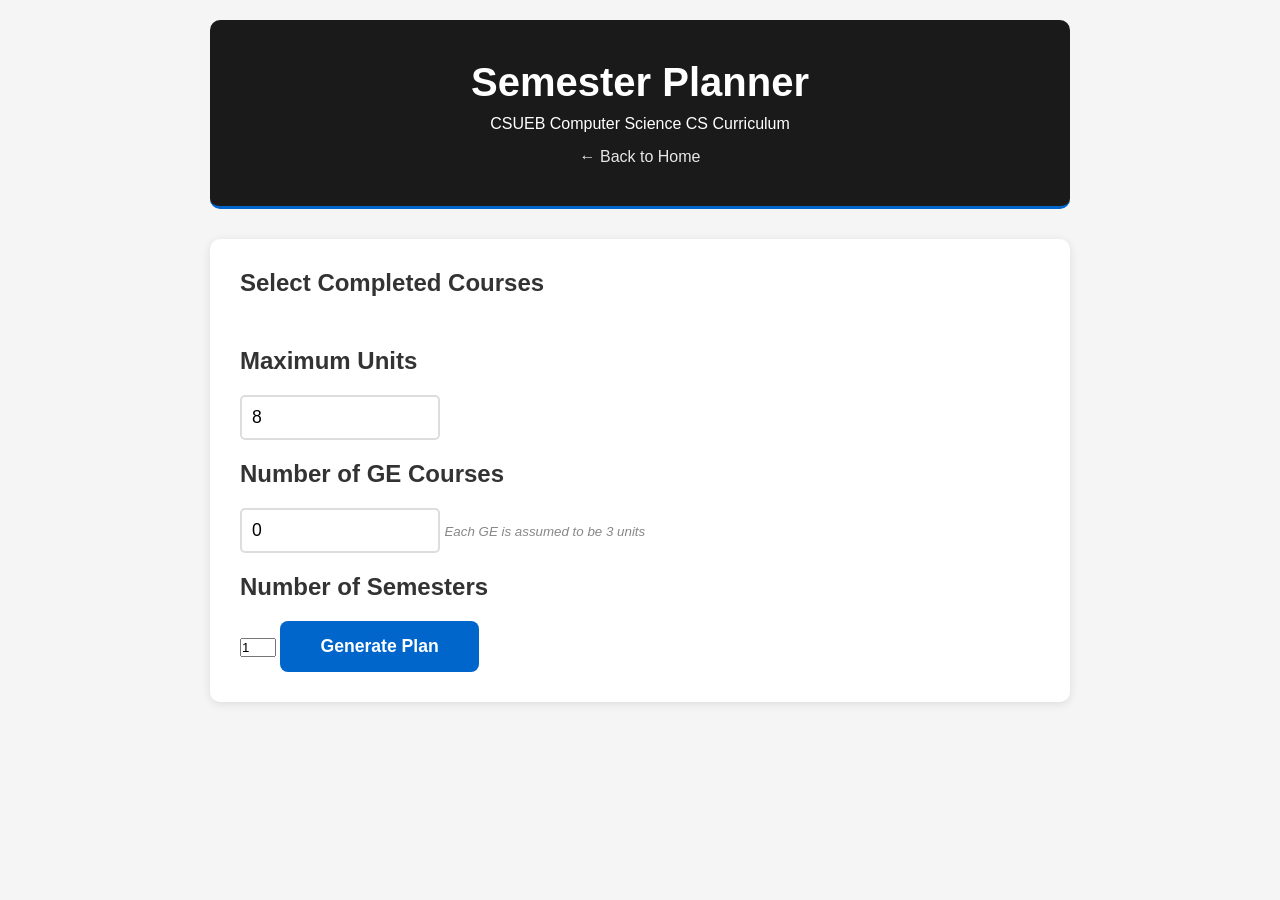
==== backend/src/main/resources/static/planner.html @ 574b3684 "updated displayCheckBoxes grouping the classes" ====
<!DOCTYPE html>
<html lang="en">
<head>
	<meta charset="UTF-8">
	<meta name="viewport" content="width=device-width, initial-scale=1.0">
	<title>DegreePath - Computer Science Planner</title>
	<style>
		* {
		    margin: 0;
		    padding: 0;
		    box-sizing: border-box;
		}

		body {
		    font-family: -apple-system, BlinkMacSystemFont, 'Segoe UI', Arial, sans-serif;
		    background: #f5f5f5;
		}

		.container {
		    max-width: 900px;
		    margin: 0 auto;
		    padding: 20px;
		}

		header {
		    background: #1a1a1a;
		    color: white;
		    padding: 40px 20px;
		    text-align: center;
		    border-radius: 10px;
		    margin-bottom: 30px;
			border-bottom: 3px solid #0066cc;
		}

		header h1 {
		    font-size: 2.5rem;
		    margin-bottom: 10px;
		}

		.back-link {
		    color: white;
		    text-decoration: none;
		    display: inline-block;
		    margin-top: 15px;
		    opacity: 0.9;
		}
		
		.back-link:hover {
		        opacity: 1;
		    }

	    .planner-section {
	        background: white;
	        padding: 30px;
	        border-radius: 10px;
	        margin-bottom: 30px;
	        box-shadow: 0 2px 10px rgba(0,0,0,0.1);
	    }

	    .planner-section h2 {
	        color: #333;
	        margin-bottom: 20px;
	        font-size: 1.5rem;
	    }

	    .checkbox-grid {
	        display: grid;
	        grid-template-columns: repeat(auto-fit, minmax(250px, 1fr));
	        gap: 15px;
	        margin-bottom: 30px;
	    }

	    .course-checkbox {
	        background: #f8f9fa;
	        padding: 15px;
	        border-radius: 8px;
	        border: 2px solid transparent;
	        transition: all 0.2s;
	    }

	    .course-checkbox:hover {
	        border-color: #0066cc;
	    }

	    .course-checkbox input {
	        margin-right: 10px;
	    }

	    .course-checkbox label {
	        cursor: pointer;
	        display: flex;
	        align-items: center;
			gap: 10px;
	    }

	    #maxUnits {
	        width: 100%;
	        max-width: 200px;
	        padding: 10px;
	        font-size: 1.1rem;
	        border: 2px solid #ddd;
	        border-radius: 5px;
	        margin-bottom: 20px;
	    }
		
		#numGEs{
			width: 100%;
			max-width: 200px;
			padding: 10px;
			font-size: 1.1rem;
			border: 2px solid #ddd;
			border-radius: 5px;
			margin-bottom: 20px;
		}

	    .btn-generate {
	        background: #0066cc;
	        color: white;
	        border: none;
	        padding: 15px 40px;
	        font-size: 1.1rem;
	        border-radius: 8px;
	        cursor: pointer;
	        font-weight: 600;
	        transition: all 0.2s;
	    }

	    .btn-generate:hover {
			background: #0052a3;
	        transform: translateY(-2px);
	    }

	    .results-section {
	        background: white;
	        padding: 30px;
	        border-radius: 10px;
	        box-shadow: 0 2px 10px rgba(0,0,0,0.1);
	    }

	    .course-card {
	        background: #f8f9fa;
	        padding: 20px;
	        border-radius: 8px;
	        margin-bottom: 15px;
	        border-left: 4px solid #0066cc;
	    }

	    .course-card h3 {
	        color: #0066cc;
	        margin-bottom: 5px;
	    }
		
		.disclaimer {
		    margin-top: 15px;
		    color: #888;
		    font-size: 0.85rem;
		    font-style: italic;
		}

	    #summary {
	        background: #0066cc;
	        color: white;
	        padding: 20px;
	        border-radius: 8px;
	        margin-top: 20px;
	        text-align: center;
	        font-size: 1.2rem;
	        font-weight: 600;
	    }
		
		#workloadWarning{
			color: #856464;
			background: #fff3cd;
			padding: 15px;
			border-radius: 8px;
			margin-top: 15px;
			font-weight: 600;
			display: none;
		}

	</style>
</head>
<body>
    <div class="container">
        <header>
            <h1>Semester Planner</h1>
            <p>CSUEB Computer Science CS Curriculum</p>
            <a href="/" class="back-link">← Back to Home</a>
        </header>

        <section class="planner-section">
            <h2>Select Completed Courses</h2>
            <div id="courseCheckboxes" class="checkbox-grid">
                <!-- Checkboxes will be generated by JavaScript -->
            </div>

            <h2>Maximum Units</h2>
            <input type="number" id="maxUnits" value="8" min="3" max="18">
			<h2>Number of GE Courses</h2>
			<input type="number" id="numGEs" value="0" min="0" max="4">
			<small style="color: #888; font-style:italic;">Each GE is assumed to be 3 units</small style>
			<h2>Number of Semesters</h2>
			<input type="number" id="numberOfSemesters" value ="1" min ="1" max="8">

            <button onclick="generatePlan()" class="btn-generate">
                Generate Plan
            </button>
						
        </section>

        <section id="results" class="results-section" style="display: none;">
            <h2>Your Semester Plan</h2>
            <div id="courseResults"></div>
			<div id="workloadWarning"></div>
            <div id="summary"></div>
        </section>
    </div>
	
	<script>
	    let allCourses = [];

	    // Load courses when page loads
	    async function loadCourses() {
	        try {
	            const response = await fetch('/api/courses');
	            allCourses = await response.json();
	            displayCheckboxes();
	        } catch (error) {
	            console.error('Error loading courses:', error);
	            alert('Failed to load courses. Please refresh the page.');
	        }
	    }

	    // Create checkboxes for each course and groupings of lower div upper div and breadth
		function displayCheckboxes() {
		    const container = document.getElementById('courseCheckboxes');
		    container.innerHTML = '';
		    
		    // Categorize courses
		    const categories = {
		        'Lower Division': allCourses.filter(c => 
		            ['CS101', 'CS111', 'CS201', 'CS211', 'MATH130', 'MATH135', 'MATH250'].includes(c.code)
		        ),
		        'Upper Division Core': allCourses.filter(c => 
		            ['CS301', 'CS311', 'CS321', 'CS401', 'CS411', 'CS421'].includes(c.code)
		        ),
		        'Upper Division Electives': allCourses.filter(c => 
		            ['CS331', 'CS431', 'CS441', 'CS451', 'CS461', 'CS471'].includes(c.code)
		        ),
		        'Breadth': allCourses.filter(c => 
		            ['CS230', 'CS460'].includes(c.code)
		        )
		    };
		    
		    // Display each category
		    for (const [categoryName, courses] of Object.entries(categories)) {
		        if (courses.length === 0) continue;
		        
		        // Category header
		        const header = document.createElement('h3');
		        header.textContent = categoryName;
		        header.style.cssText = 'grid-column: 1 / -1; color: #0066cc; margin-top: 20px; margin-bottom: 10px; border-bottom: 2px solid #0066cc; padding-bottom: 5px;';
		        container.appendChild(header);
		        
		        // Course checkboxes
		        courses.forEach(course => {
		            const div = document.createElement('div');
		            div.className = 'course-checkbox';
		            
		            const checkbox = document.createElement('input');
		            checkbox.type = 'checkbox';
		            checkbox.id = course.code;
		            checkbox.value = course.code;
		            
		            const label = document.createElement('label');
		            label.htmlFor = course.code;
		            label.innerHTML = `
		                <strong>${course.code}</strong><br>
		                <small>${course.name} (${course.units} units)</small>
		            `;
		            
		            div.appendChild(checkbox);
		            div.appendChild(label);
		            container.appendChild(div);
		        });
		    }
		}
		

	    // Generate semester plan
	    async function generatePlan() {
	        // Get selected courses
	        const checkboxes = document.querySelectorAll('.course-checkbox input:checked');
	        const completed = Array.from(checkboxes).map(cb => cb.value);

	        // Get max units
	        const maxUnits = parseInt(document.getElementById('maxUnits').value);
			const numGEs = parseInt(document.getElementById('numGEs').value);
			const numberOfSemesters = parseInt(document.getElementById('numberOfSemesters').value);

	        // Validate input
	        if (maxUnits < 3 || maxUnits > 18) {
	            alert('Please enter a valid number of units (3-18)');
	            return;
	        }
			
			if (numGEs < 0 || numGEs > 4) {
				alert('Please enter a valid number of GEs');
				return;
			}
			
			if(numGEs * 3 > maxUnits){
				alert('Please enter a valid number of GEs')
				return;
			}
			
			

	        try {
	            // Call API
	            const response = await fetch('/api/multiplan', {
	                method: 'POST',
	                headers: { 'Content-Type': 'application/json' },
	                body: JSON.stringify({
	                    completed: completed,
	                    maxUnits: maxUnits,
						numGEs: numGEs,
						numberOfSemesters: numberOfSemesters
	                })
	            });

	            const data = await response.json();
	            displayResults(data);
	        } catch (error) {
	            console.error('Error generating plan:', error);
	            alert('Failed to generate plan. Please try again.');
	        }
	    }

	// Display results
	    function displayResults(data) {
	        const resultsSection = document.getElementById('results');
	        const courseResults = document.getElementById('courseResults');
	        const summary = document.getElementById('summary');

	 // Clear previous results
	        courseResults.innerHTML = '';
			
	  // Display courses
	  		data.semesters.forEach(semester => {
				const semesterHeader = document.createElement('h2');
				semesterHeader.textContent = `Semester ${semester.semesterNumber}`;
				courseResults.appendChild(semesterHeader);
				
				//loop through courses in this semester
				semester.courses.forEach(course => {
					const card = document.createElement('div');
					card.className = 'course-card';
					card.innerHTML = `
						<h3>${course.code} - ${course.name}</h3>
						<p><strong>Units:</strong> ${course.units} | <strong>Workload:</strong> ${course.workload}</p>
						<p><strong>Prerequisites:</strong> ${course.prerequisites.length > 0 ? course.prerequisites.join(', ') : 'None'}</p>
					`;
					courseResults.appendChild(card);		
				});
			//check heavy count, if 3+ then display warning
				let heavyCount = 0;
				semester.courses.forEach(course =>{
					if(course.workload === "Heavy"){
						heavyCount++;
					}
				});
								
				if(heavyCount >= 3){
					const warning = document.createElement('div');
					warning.style.cssText = 'color: #856464; background: #fff3cd; padding: 15px; border-radius: 8px; margin: 15px 0; font-weight: 600;';
					warning.textContent = `Warning: This semester has ${heavyCount} Heavy courses`;
					courseResults.appendChild(warning);
				}


			 // Show results section
					resultsSection.style.display = 'block';
			  // Display summary
			  const semesterSummary = document.createElement('div');
			  semesterSummary.className = 'semester-summary'; 
			  semesterSummary.style.cssText = 'background: #0066cc; color: white; padding: 15px; border-radius: 8px; margin: 15px 0; text-align: center; font-weight: 600;';
			  semesterSummary.textContent = `Total Units: ${semester.totalUnits}`;
			  courseResults.appendChild(semesterSummary);					
			});
	 // Scroll to results
	        resultsSection.scrollIntoView({ behavior: 'smooth' });
	    }
//		The Full Flow:
//		1. Clear old results
//		2. For each SEMESTER:
//		   a. Create header ("Semester 1")
//		   b. For each COURSE in semester:
//		      - Create card with course details
//		      - Add to page
//		   c. Count Heavy courses
//		   d. If 3+, create warning and add to page
//		   e. Create summary ("Total Units: 12")
//		   f. Add summary to page
//		3. Show results section
//		4. Scroll to results
		
	// Load courses when page loads
	    window.onload = loadCourses;
	</script>
	
</body>
</html>
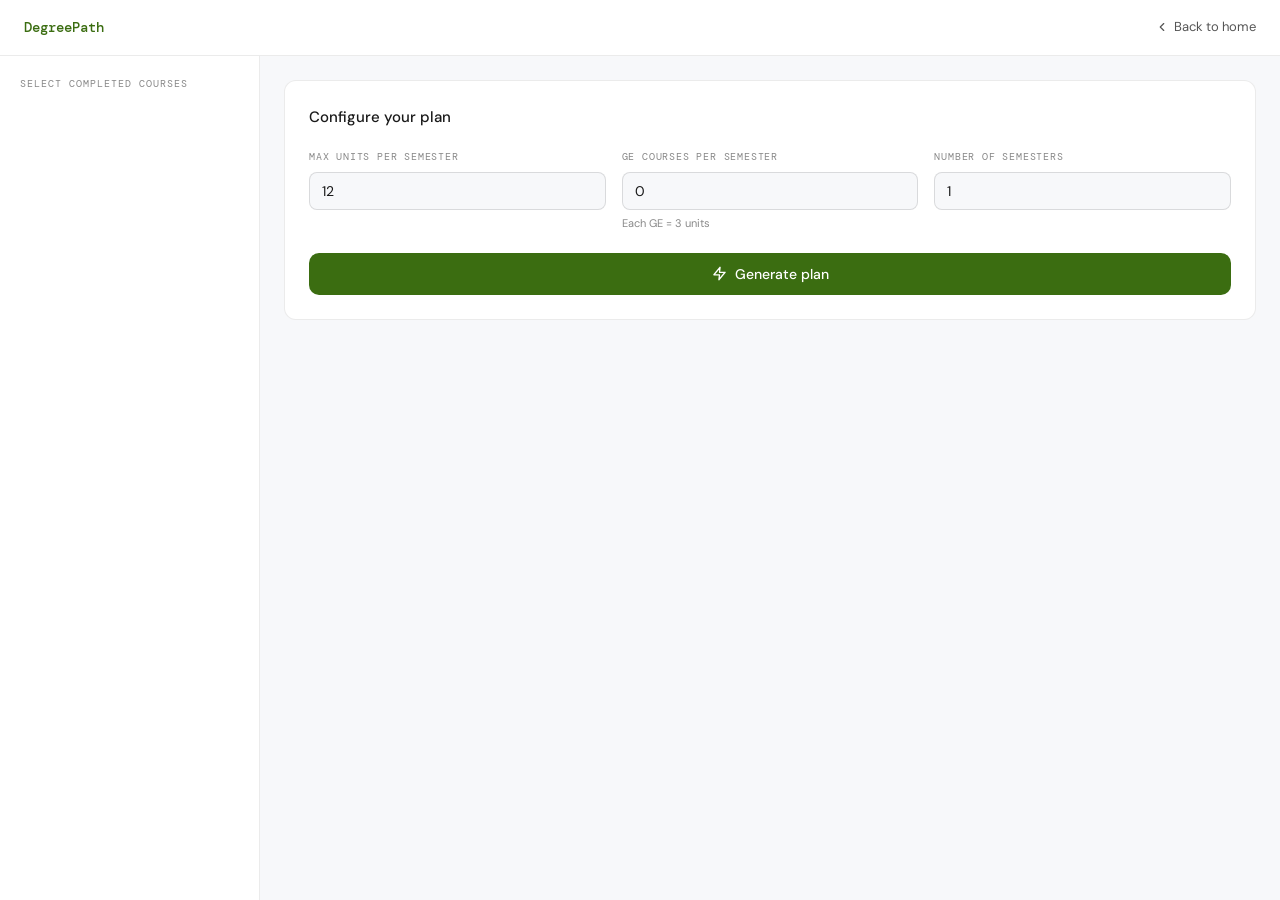
==== commit a9aaed1f: "Updated UI/UX of index/planner html" ====
--- a/backend/src/main/resources/static/planner.html
+++ b/backend/src/main/resources/static/planner.html
@@ -1,414 +1,319 @@
 <!DOCTYPE html>
 <html lang="en">
 <head>
-	<meta charset="UTF-8">
-	<meta name="viewport" content="width=device-width, initial-scale=1.0">
-	<title>DegreePath - Computer Science Planner</title>
-	<style>
-		* {
-		    margin: 0;
-		    padding: 0;
-		    box-sizing: border-box;
-		}
-
-		body {
-		    font-family: -apple-system, BlinkMacSystemFont, 'Segoe UI', Arial, sans-serif;
-		    background: #f5f5f5;
-		}
-
-		.container {
-		    max-width: 900px;
-		    margin: 0 auto;
-		    padding: 20px;
-		}
-
-		header {
-		    background: #1a1a1a;
-		    color: white;
-		    padding: 40px 20px;
-		    text-align: center;
-		    border-radius: 10px;
-		    margin-bottom: 30px;
-			border-bottom: 3px solid #0066cc;
-		}
-
-		header h1 {
-		    font-size: 2.5rem;
-		    margin-bottom: 10px;
-		}
-
-		.back-link {
-		    color: white;
-		    text-decoration: none;
-		    display: inline-block;
-		    margin-top: 15px;
-		    opacity: 0.9;
-		}
-		
-		.back-link:hover {
-		        opacity: 1;
-		    }
-
-	    .planner-section {
-	        background: white;
-	        padding: 30px;
-	        border-radius: 10px;
-	        margin-bottom: 30px;
-	        box-shadow: 0 2px 10px rgba(0,0,0,0.1);
-	    }
-
-	    .planner-section h2 {
-	        color: #333;
-	        margin-bottom: 20px;
-	        font-size: 1.5rem;
-	    }
-
-	    .checkbox-grid {
-	        display: grid;
-	        grid-template-columns: repeat(auto-fit, minmax(250px, 1fr));
-	        gap: 15px;
-	        margin-bottom: 30px;
-	    }
-
-	    .course-checkbox {
-	        background: #f8f9fa;
-	        padding: 15px;
-	        border-radius: 8px;
-	        border: 2px solid transparent;
-	        transition: all 0.2s;
-	    }
-
-	    .course-checkbox:hover {
-	        border-color: #0066cc;
-	    }
-
-	    .course-checkbox input {
-	        margin-right: 10px;
-	    }
-
-	    .course-checkbox label {
-	        cursor: pointer;
-	        display: flex;
-	        align-items: center;
-			gap: 10px;
-	    }
-
-	    #maxUnits {
-	        width: 100%;
-	        max-width: 200px;
-	        padding: 10px;
-	        font-size: 1.1rem;
-	        border: 2px solid #ddd;
-	        border-radius: 5px;
-	        margin-bottom: 20px;
-	    }
-		
-		#numGEs{
-			width: 100%;
-			max-width: 200px;
-			padding: 10px;
-			font-size: 1.1rem;
-			border: 2px solid #ddd;
-			border-radius: 5px;
-			margin-bottom: 20px;
-		}
-
-	    .btn-generate {
-	        background: #0066cc;
-	        color: white;
-	        border: none;
-	        padding: 15px 40px;
-	        font-size: 1.1rem;
-	        border-radius: 8px;
-	        cursor: pointer;
-	        font-weight: 600;
-	        transition: all 0.2s;
-	    }
-
-	    .btn-generate:hover {
-			background: #0052a3;
-	        transform: translateY(-2px);
-	    }
-
-	    .results-section {
-	        background: white;
-	        padding: 30px;
-	        border-radius: 10px;
-	        box-shadow: 0 2px 10px rgba(0,0,0,0.1);
-	    }
-
-	    .course-card {
-	        background: #f8f9fa;
-	        padding: 20px;
-	        border-radius: 8px;
-	        margin-bottom: 15px;
-	        border-left: 4px solid #0066cc;
-	    }
-
-	    .course-card h3 {
-	        color: #0066cc;
-	        margin-bottom: 5px;
-	    }
-		
-		.disclaimer {
-		    margin-top: 15px;
-		    color: #888;
-		    font-size: 0.85rem;
-		    font-style: italic;
-		}
-
-	    #summary {
-	        background: #0066cc;
-	        color: white;
-	        padding: 20px;
-	        border-radius: 8px;
-	        margin-top: 20px;
-	        text-align: center;
-	        font-size: 1.2rem;
-	        font-weight: 600;
-	    }
-		
-		#workloadWarning{
-			color: #856464;
-			background: #fff3cd;
-			padding: 15px;
-			border-radius: 8px;
-			margin-top: 15px;
-			font-weight: 600;
-			display: none;
-		}
-
-	</style>
+    <meta charset="UTF-8">
+    <meta name="viewport" content="width=device-width, initial-scale=1.0">
+    <title>DegreePath — Semester Planner</title>
+    <link rel="preconnect" href="https://fonts.googleapis.com">
+    <link rel="preconnect" href="https://fonts.gstatic.com" crossorigin>
+    <link href="https://fonts.googleapis.com/css2?family=DM+Sans:ital,opsz,wght@0,9..40,400;0,9..40,500;0,9..40,600;1,9..40,400&family=DM+Mono:wght@400;500&display=swap" rel="stylesheet">
+    <style>
+        *, *::before, *::after { margin: 0; padding: 0; box-sizing: border-box; }
+        :root {
+            --g50: #EAF3DE; --g100: #C0DD97; --g400: #639922;
+            --g600: #3B6D11; --g800: #27500A; --g900: #173404;
+            --text: #1a1a1a; --text2: #555; --text3: #888;
+            --bg: #ffffff; --bg2: #f7f8fa;
+            --border: rgba(0,0,0,0.08); --border2: rgba(0,0,0,0.12);
+            --red-bg: #FCEBEB; --red-text: #A32D2D;
+            --amber-bg: #FAEEDA; --amber-text: #854F0B;
+        }
+        body { font-family: 'DM Sans', sans-serif; background: var(--bg2); color: var(--text); line-height: 1.6; height: 100vh; display: flex; flex-direction: column; }
+        nav { background: var(--bg); border-bottom: 1px solid var(--border); padding: 0 24px; height: 56px; display: flex; align-items: center; justify-content: space-between; flex-shrink: 0; }
+        .logo { font-family: 'DM Mono', monospace; font-size: 14px; font-weight: 500; color: var(--g600); }
+        .nav-back { font-size: 13px; color: var(--text2); text-decoration: none; display: flex; align-items: center; gap: 5px; transition: color 0.15s; }
+        .nav-back:hover { color: var(--g600); }
+        .planner-layout { display: grid; grid-template-columns: 260px 1fr; flex: 1; min-height: 0; overflow: hidden; }
+        .sidebar { background: var(--bg); border-right: 1px solid var(--border); overflow-y: auto; padding: 20px 16px; }
+        .sidebar-title { font-family: 'DM Mono', monospace; font-size: 10px; color: var(--text3); letter-spacing: 0.1em; text-transform: uppercase; margin-bottom: 16px; padding: 0 4px; }
+        .course-category { font-family: 'DM Mono', monospace; font-size: 10px; color: var(--g400); letter-spacing: 0.08em; text-transform: uppercase; margin: 20px 0 8px; padding: 0 4px 6px; border-bottom: 1px solid var(--g100); }
+        .course-category:first-of-type { margin-top: 0; }
+        .course-row { display: flex; align-items: flex-start; gap: 10px; padding: 8px; border-radius: 8px; cursor: pointer; transition: background 0.12s; margin-bottom: 1px; user-select: none; }
+        .course-row:hover { background: var(--bg2); }
+        .course-row.checked { background: var(--g50); }
+        .course-checkbox { width: 16px; height: 16px; border: 1.5px solid var(--border2); border-radius: 4px; flex-shrink: 0; margin-top: 2px; display: flex; align-items: center; justify-content: center; transition: background 0.12s, border-color 0.12s; }
+        .course-row.checked .course-checkbox { background: var(--g600); border-color: var(--g600); }
+        .course-checkbox svg { width: 10px; height: 10px; stroke: white; fill: none; stroke-width: 2.5; stroke-linecap: round; stroke-linejoin: round; display: none; }
+        .course-row.checked .course-checkbox svg { display: block; }
+        .course-info { flex: 1; min-width: 0; }
+        .course-code { font-family: 'DM Mono', monospace; font-size: 11px; color: var(--g600); font-weight: 500; line-height: 1.3; }
+        .course-name { font-size: 12px; color: var(--text2); line-height: 1.4; margin-top: 1px; }
+        .course-units { font-size: 11px; color: var(--text3); font-family: 'DM Mono', monospace; flex-shrink: 0; margin-top: 2px; }
+        .main-content { overflow-y: auto; padding: 24px; display: flex; flex-direction: column; gap: 20px; }
+        .controls-card { background: var(--bg); border: 1px solid var(--border); border-radius: 12px; padding: 24px; }
+        .controls-card h2 { font-size: 15px; font-weight: 500; margin-bottom: 20px; color: var(--text); }
+        .controls-grid { display: grid; grid-template-columns: repeat(3, 1fr); gap: 16px; margin-bottom: 20px; }
+        .control-group label { display: block; font-family: 'DM Mono', monospace; font-size: 10px; color: var(--text3); letter-spacing: 0.08em; text-transform: uppercase; margin-bottom: 7px; }
+        .control-group input { width: 100%; background: var(--bg2); border: 1px solid var(--border2); color: var(--text); font-family: 'DM Sans', sans-serif; font-size: 14px; padding: 9px 12px; border-radius: 8px; transition: border-color 0.15s; outline: none; }
+        .control-group input:focus { border-color: var(--g400); }
+        .control-hint { font-size: 11px; color: var(--text3); margin-top: 5px; }
+        .btn-generate { width: 100%; background: var(--g600); color: white; border: none; padding: 12px 20px; border-radius: 10px; font-size: 14px; font-weight: 500; cursor: pointer; font-family: 'DM Sans', sans-serif; display: flex; align-items: center; justify-content: center; gap: 8px; transition: background 0.15s, transform 0.15s; }
+        .btn-generate:hover { background: var(--g800); transform: translateY(-1px); }
+        .btn-generate:active { transform: translateY(0); }
+        .loading-state { display: none; background: var(--bg); border: 1px solid var(--border); border-radius: 12px; padding: 48px 24px; text-align: center; }
+        .loading-state.active { display: block; }
+        .spinner { width: 36px; height: 36px; border: 3px solid var(--g50); border-top-color: var(--g600); border-radius: 50%; animation: spin 0.8s linear infinite; margin: 0 auto 16px; }
+        @keyframes spin { to { transform: rotate(360deg); } }
+        .loading-state p { font-size: 14px; color: var(--text2); }
+        .results-section { display: none; }
+        .results-section.active { display: flex; flex-direction: column; gap: 16px; }
+        .results-header { font-family: 'DM Mono', monospace; font-size: 10px; color: var(--text3); letter-spacing: 0.1em; text-transform: uppercase; padding: 0 2px; }
+        .semester-card { background: var(--bg); border: 1px solid var(--border); border-radius: 12px; overflow: hidden; }
+        .semester-header { display: flex; align-items: center; justify-content: space-between; padding: 16px 20px; border-bottom: 1px solid var(--border); background: var(--g50); }
+        .semester-title { font-size: 14px; font-weight: 500; color: var(--g900); }
+        .semester-units-pill { font-family: 'DM Mono', monospace; font-size: 12px; color: var(--g600); background: white; padding: 3px 10px; border-radius: 20px; border: 1px solid var(--g100); }
+        .semester-courses { padding: 12px 16px; }
+        .course-card { display: flex; align-items: center; justify-content: space-between; padding: 12px 14px; border-radius: 8px; margin-bottom: 6px; border: 1px solid var(--border); background: var(--bg2); transition: border-color 0.15s; }
+        .course-card:last-child { margin-bottom: 0; }
+        .course-card:hover { border-color: var(--g100); }
+        .cc-left { display: flex; align-items: center; gap: 12px; }
+        .cc-code { font-family: 'DM Mono', monospace; font-size: 12px; color: var(--g600); min-width: 52px; font-weight: 500; }
+        .cc-name { font-size: 13px; color: var(--text); }
+        .cc-right { display: flex; align-items: center; gap: 8px; }
+        .cc-units { font-family: 'DM Mono', monospace; font-size: 11px; color: var(--text3); }
+        .workload-badge { font-size: 11px; padding: 3px 9px; border-radius: 20px; font-weight: 500; }
+        .workload-heavy { background: var(--red-bg); color: var(--red-text); }
+        .workload-medium { background: var(--amber-bg); color: var(--amber-text); }
+        .workload-light { background: var(--g50); color: var(--g600); }
+        .workload-warning { margin: 10px 16px 12px; background: var(--amber-bg); border: 1px solid #FAC775; color: var(--amber-text); font-size: 12px; padding: 10px 14px; border-radius: 8px; display: flex; align-items: center; gap: 8px; }
+        .workload-warning svg { width: 14px; height: 14px; stroke: currentColor; fill: none; stroke-width: 2; flex-shrink: 0; }
+        .empty-state { background: var(--bg); border: 1px solid var(--border); border-radius: 12px; padding: 48px 24px; text-align: center; }
+        .empty-state h3 { font-size: 16px; font-weight: 500; margin-bottom: 8px; color: var(--text); }
+        .empty-state p { font-size: 14px; color: var(--text2); }
+        .disclaimer { font-size: 12px; color: var(--text3); text-align: center; padding: 8px; }
+        .sidebar::-webkit-scrollbar, .main-content::-webkit-scrollbar { width: 4px; }
+        .sidebar::-webkit-scrollbar-track, .main-content::-webkit-scrollbar-track { background: transparent; }
+        .sidebar::-webkit-scrollbar-thumb, .main-content::-webkit-scrollbar-thumb { background: var(--border2); border-radius: 4px; }
+        @media (max-width: 768px) {
+            .planner-layout { grid-template-columns: 1fr; grid-template-rows: auto 1fr; overflow: visible; }
+            body { height: auto; }
+            .sidebar { max-height: 300px; border-right: none; border-bottom: 1px solid var(--border); }
+            .main-content { overflow-y: visible; }
+            .controls-grid { grid-template-columns: 1fr; }
+        }
+    </style>
 </head>
 <body>
-    <div class="container">
-        <header>
-            <h1>Semester Planner</h1>
-            <p>CSUEB Computer Science CS Curriculum</p>
-            <a href="/" class="back-link">← Back to Home</a>
-        </header>
-
-        <section class="planner-section">
-            <h2>Select Completed Courses</h2>
-            <div id="courseCheckboxes" class="checkbox-grid">
-                <!-- Checkboxes will be generated by JavaScript -->
+
+<nav>
+    <span class="logo">DegreePath</span>
+    <a href="/" class="nav-back">
+        <svg width="14" height="14" viewBox="0 0 24 24" fill="none" stroke="currentColor" stroke-width="2" stroke-linecap="round" stroke-linejoin="round"><polyline points="15 18 9 12 15 6"/></svg>
+        Back to home
+    </a>
+</nav>
+
+<div class="planner-layout">
+    <aside class="sidebar">
+        <div class="sidebar-title">Select completed courses</div>
+        <div id="courseCheckboxes"></div>
+    </aside>
+
+    <main class="main-content">
+        <div class="controls-card">
+            <h2>Configure your plan</h2>
+            <div class="controls-grid">
+                <div class="control-group">
+                    <label for="maxUnits">Max units per semester</label>
+                    <input type="number" id="maxUnits" value="12" min="3" max="18">
+                </div>
+                <div class="control-group">
+                    <label for="numGEs">GE courses per semester</label>
+                    <input type="number" id="numGEs" value="0" min="0" max="4">
+                    <div class="control-hint">Each GE = 3 units</div>
+                </div>
+                <div class="control-group">
+                    <label for="numberOfSemesters">Number of semesters</label>
+                    <input type="number" id="numberOfSemesters" value="1" min="1" max="8">
+                </div>
             </div>
-
-            <h2>Maximum Units</h2>
-            <input type="number" id="maxUnits" value="8" min="3" max="18">
-			<h2>Number of GE Courses</h2>
-			<input type="number" id="numGEs" value="0" min="0" max="4">
-			<small style="color: #888; font-style:italic;">Each GE is assumed to be 3 units</small style>
-			<h2>Number of Semesters</h2>
-			<input type="number" id="numberOfSemesters" value ="1" min ="1" max="8">
-
             <button onclick="generatePlan()" class="btn-generate">
-                Generate Plan
+                <svg width="15" height="15" viewBox="0 0 24 24" fill="none" stroke="currentColor" stroke-width="2" stroke-linecap="round" stroke-linejoin="round"><polygon points="13 2 3 14 12 14 11 22 21 10 12 10 13 2"/></svg>
+                Generate plan
             </button>
-						
-        </section>
-
-        <section id="results" class="results-section" style="display: none;">
-            <h2>Your Semester Plan</h2>
+        </div>
+
+        <div id="loadingState" class="loading-state">
+            <div class="spinner"></div>
+            <p>Generating your semester plan...</p>
+        </div>
+
+        <div id="resultsSection" class="results-section">
+            <div class="results-header">Generated plan</div>
             <div id="courseResults"></div>
-			<div id="workloadWarning"></div>
-            <div id="summary"></div>
-        </section>
-    </div>
-	
-	<script>
-	    let allCourses = [];
-
-	    // Load courses when page loads
-	    async function loadCourses() {
-	        try {
-	            const response = await fetch('/api/courses');
-	            allCourses = await response.json();
-	            displayCheckboxes();
-	        } catch (error) {
-	            console.error('Error loading courses:', error);
-	            alert('Failed to load courses. Please refresh the page.');
-	        }
-	    }
-
-	    // Create checkboxes for each course and groupings of lower div upper div and breadth
-		function displayCheckboxes() {
-		    const container = document.getElementById('courseCheckboxes');
-		    container.innerHTML = '';
-		    
-		    // Categorize courses
-		    const categories = {
-		        'Lower Division': allCourses.filter(c => 
-		            ['CS101', 'CS111', 'CS201', 'CS211', 'MATH130', 'MATH135', 'MATH250'].includes(c.code)
-		        ),
-		        'Upper Division Core': allCourses.filter(c => 
-		            ['CS301', 'CS311', 'CS321', 'CS401', 'CS411', 'CS421'].includes(c.code)
-		        ),
-		        'Upper Division Electives': allCourses.filter(c => 
-		            ['CS331', 'CS431', 'CS441', 'CS451', 'CS461', 'CS471'].includes(c.code)
-		        ),
-		        'Breadth': allCourses.filter(c => 
-		            ['CS230', 'CS460'].includes(c.code)
-		        )
-		    };
-		    
-		    // Display each category
-		    for (const [categoryName, courses] of Object.entries(categories)) {
-		        if (courses.length === 0) continue;
-		        
-		        // Category header
-		        const header = document.createElement('h3');
-		        header.textContent = categoryName;
-		        header.style.cssText = 'grid-column: 1 / -1; color: #0066cc; margin-top: 20px; margin-bottom: 10px; border-bottom: 2px solid #0066cc; padding-bottom: 5px;';
-		        container.appendChild(header);
-		        
-		        // Course checkboxes
-		        courses.forEach(course => {
-		            const div = document.createElement('div');
-		            div.className = 'course-checkbox';
-		            
-		            const checkbox = document.createElement('input');
-		            checkbox.type = 'checkbox';
-		            checkbox.id = course.code;
-		            checkbox.value = course.code;
-		            
-		            const label = document.createElement('label');
-		            label.htmlFor = course.code;
-		            label.innerHTML = `
-		                <strong>${course.code}</strong><br>
-		                <small>${course.name} (${course.units} units)</small>
-		            `;
-		            
-		            div.appendChild(checkbox);
-		            div.appendChild(label);
-		            container.appendChild(div);
-		        });
-		    }
-		}
-		
-
-	    // Generate semester plan
-	    async function generatePlan() {
-	        // Get selected courses
-	        const checkboxes = document.querySelectorAll('.course-checkbox input:checked');
-	        const completed = Array.from(checkboxes).map(cb => cb.value);
-
-	        // Get max units
-	        const maxUnits = parseInt(document.getElementById('maxUnits').value);
-			const numGEs = parseInt(document.getElementById('numGEs').value);
-			const numberOfSemesters = parseInt(document.getElementById('numberOfSemesters').value);
-
-	        // Validate input
-	        if (maxUnits < 3 || maxUnits > 18) {
-	            alert('Please enter a valid number of units (3-18)');
-	            return;
-	        }
-			
-			if (numGEs < 0 || numGEs > 4) {
-				alert('Please enter a valid number of GEs');
-				return;
-			}
-			
-			if(numGEs * 3 > maxUnits){
-				alert('Please enter a valid number of GEs')
-				return;
-			}
-			
-			
-
-	        try {
-	            // Call API
-	            const response = await fetch('/api/multiplan', {
-	                method: 'POST',
-	                headers: { 'Content-Type': 'application/json' },
-	                body: JSON.stringify({
-	                    completed: completed,
-	                    maxUnits: maxUnits,
-						numGEs: numGEs,
-						numberOfSemesters: numberOfSemesters
-	                })
-	            });
-
-	            const data = await response.json();
-	            displayResults(data);
-	        } catch (error) {
-	            console.error('Error generating plan:', error);
-	            alert('Failed to generate plan. Please try again.');
-	        }
-	    }
-
-	// Display results
-	    function displayResults(data) {
-	        const resultsSection = document.getElementById('results');
-	        const courseResults = document.getElementById('courseResults');
-	        const summary = document.getElementById('summary');
-
-	 // Clear previous results
-	        courseResults.innerHTML = '';
-			
-	  // Display courses
-	  		data.semesters.forEach(semester => {
-				const semesterHeader = document.createElement('h2');
-				semesterHeader.textContent = `Semester ${semester.semesterNumber}`;
-				courseResults.appendChild(semesterHeader);
-				
-				//loop through courses in this semester
-				semester.courses.forEach(course => {
-					const card = document.createElement('div');
-					card.className = 'course-card';
-					card.innerHTML = `
-						<h3>${course.code} - ${course.name}</h3>
-						<p><strong>Units:</strong> ${course.units} | <strong>Workload:</strong> ${course.workload}</p>
-						<p><strong>Prerequisites:</strong> ${course.prerequisites.length > 0 ? course.prerequisites.join(', ') : 'None'}</p>
-					`;
-					courseResults.appendChild(card);		
-				});
-			//check heavy count, if 3+ then display warning
-				let heavyCount = 0;
-				semester.courses.forEach(course =>{
-					if(course.workload === "Heavy"){
-						heavyCount++;
-					}
-				});
-								
-				if(heavyCount >= 3){
-					const warning = document.createElement('div');
-					warning.style.cssText = 'color: #856464; background: #fff3cd; padding: 15px; border-radius: 8px; margin: 15px 0; font-weight: 600;';
-					warning.textContent = `Warning: This semester has ${heavyCount} Heavy courses`;
-					courseResults.appendChild(warning);
-				}
-
-
-			 // Show results section
-					resultsSection.style.display = 'block';
-			  // Display summary
-			  const semesterSummary = document.createElement('div');
-			  semesterSummary.className = 'semester-summary'; 
-			  semesterSummary.style.cssText = 'background: #0066cc; color: white; padding: 15px; border-radius: 8px; margin: 15px 0; text-align: center; font-weight: 600;';
-			  semesterSummary.textContent = `Total Units: ${semester.totalUnits}`;
-			  courseResults.appendChild(semesterSummary);					
-			});
-	 // Scroll to results
-	        resultsSection.scrollIntoView({ behavior: 'smooth' });
-	    }
-//		The Full Flow:
-//		1. Clear old results
-//		2. For each SEMESTER:
-//		   a. Create header ("Semester 1")
-//		   b. For each COURSE in semester:
-//		      - Create card with course details
-//		      - Add to page
-//		   c. Count Heavy courses
-//		   d. If 3+, create warning and add to page
-//		   e. Create summary ("Total Units: 12")
-//		   f. Add summary to page
-//		3. Show results section
-//		4. Scroll to results
-		
-	// Load courses when page loads
-	    window.onload = loadCourses;
-	</script>
-	
+            <div class="disclaimer">This is a planning tool — always confirm your plan with a CSUEB academic advisor.</div>
+        </div>
+    </main>
+</div>
+
+<script>
+    let allCourses = [];
+
+    async function loadCourses() {
+        try {
+            const response = await fetch('/api/courses');
+            allCourses = await response.json();
+            displayCheckboxes();
+        } catch (error) {
+            console.error('Error loading courses:', error);
+            alert('Failed to load courses. Please refresh the page.');
+        }
+    }
+
+    function displayCheckboxes() {
+        const container = document.getElementById('courseCheckboxes');
+        container.innerHTML = '';
+
+        const categories = {
+            'Math courses': allCourses.filter(c => ['MATH130', 'MATH131', 'MATH225'].includes(c.code)),
+            'Lower division': allCourses.filter(c => ['CS101', 'CS201', 'CS211', 'CS221', 'CS230'].includes(c.code)),
+            'Upper division': allCourses.filter(c => ['CS301', 'CS311', 'CS321', 'CS401', 'CS411', 'CS413', 'CS421', 'CS441', 'STAT316'].includes(c.code)),
+            'Breadth electives': allCourses.filter(c => ['CS351', 'CS431', 'CS453', 'CS455', 'CS461', 'CS471'].includes(c.code))
+        };
+
+        for (const [categoryName, courses] of Object.entries(categories)) {
+            if (courses.length === 0) continue;
+
+            const catLabel = document.createElement('div');
+            catLabel.className = 'course-category';
+            catLabel.textContent = categoryName;
+            container.appendChild(catLabel);
+
+            courses.forEach(course => {
+                const row = document.createElement('div');
+                row.className = 'course-row';
+                row.innerHTML = `
+                    <div class="course-checkbox">
+                        <svg viewBox="0 0 12 10"><polyline points="1 5 4.5 9 11 1"/></svg>
+                    </div>
+                    <div class="course-info">
+                        <div class="course-code">${course.code}</div>
+                        <div class="course-name">${course.name}</div>
+                    </div>
+                    <div class="course-units">${course.units}u</div>
+                `;
+                row.addEventListener('click', () => row.classList.toggle('checked'));
+                container.appendChild(row);
+            });
+        }
+    }
+
+    async function generatePlan() {
+        const checkedRows = document.querySelectorAll('.course-row.checked');
+        const completed = Array.from(checkedRows).map(row => row.querySelector('.course-code').textContent.trim());
+
+        const maxUnits = parseInt(document.getElementById('maxUnits').value);
+        const numGEs = parseInt(document.getElementById('numGEs').value);
+        const numberOfSemesters = parseInt(document.getElementById('numberOfSemesters').value);
+
+        if (completed.length === 0) {
+            alert('Please select at least one completed course.');
+            return;
+        }
+        if (maxUnits < 3 || maxUnits > 18) {
+            alert('Please enter a valid number of units (3-18).');
+            return;
+        }
+        if (numGEs < 0 || numGEs > 4) {
+            alert('Please enter a valid number of GE courses (0-4).');
+            return;
+        }
+        if (numGEs * 3 > maxUnits) {
+            alert(`${numGEs} GE course${numGEs > 1 ? 's' : ''} require ${numGEs * 3} units, but your max is ${maxUnits}. Please adjust.`);
+            return;
+        }
+
+        const loadingState = document.getElementById('loadingState');
+        const resultsSection = document.getElementById('resultsSection');
+        loadingState.classList.add('active');
+        resultsSection.classList.remove('active');
+
+        try {
+            const response = await fetch('/api/multiplan', {
+                method: 'POST',
+                headers: { 'Content-Type': 'application/json' },
+                body: JSON.stringify({ completed, maxUnits, numGEs, numberOfSemesters })
+            });
+            const data = await response.json();
+            displayResults(data);
+        } catch (error) {
+            console.error('Error generating plan:', error);
+            alert('Failed to generate plan. Please try again.');
+        } finally {
+            loadingState.classList.remove('active');
+        }
+    }
+
+    function getWorkloadClass(workload) {
+        if (workload === 'Heavy') return 'workload-heavy';
+        if (workload === 'Medium') return 'workload-medium';
+        return 'workload-light';
+    }
+
+    function displayResults(data) {
+        const courseResults = document.getElementById('courseResults');
+        const resultsSection = document.getElementById('resultsSection');
+        courseResults.innerHTML = '';
+
+        if (!data.semesters || data.semesters.length === 0) {
+            courseResults.innerHTML = `
+                <div class="empty-state">
+                    <h3>No plan generated</h3>
+                    <p>All eligible courses may already be completed, or try adjusting your unit limit or number of semesters.</p>
+                </div>
+            `;
+            resultsSection.classList.add('active');
+            resultsSection.scrollIntoView({ behavior: 'smooth' });
+            return;
+        }
+
+        data.semesters.forEach(semester => {
+            const semCard = document.createElement('div');
+            semCard.className = 'semester-card';
+
+            let heavyCount = semester.courses.filter(c => c.workload === 'Heavy').length;
+
+            let coursesHTML = semester.courses.map(course => `
+                <div class="course-card">
+                    <div class="cc-left">
+                        <span class="cc-code">${course.code}</span>
+                        <span class="cc-name">${course.name}</span>
+                    </div>
+                    <div class="cc-right">
+                        <span class="cc-units">${course.units}u</span>
+                        <span class="workload-badge ${getWorkloadClass(course.workload)}">${course.workload}</span>
+                    </div>
+                </div>
+            `).join('');
+
+            let warningHTML = '';
+            if (heavyCount >= 3) {
+                warningHTML = `
+                    <div class="workload-warning">
+                        <svg viewBox="0 0 24 24"><path d="M10.29 3.86L1.82 18a2 2 0 001.71 3h16.94a2 2 0 001.71-3L13.71 3.86a2 2 0 00-3.42 0z"/><line x1="12" y1="9" x2="12" y2="13"/><line x1="12" y1="17" x2="12.01" y2="17"/></svg>
+                        This semester has ${heavyCount} heavy courses — consider spreading them out.
+                    </div>
+                `;
+            }
+
+            semCard.innerHTML = `
+                <div class="semester-header">
+                    <span class="semester-title">Semester ${semester.semesterNumber}</span>
+                    <span class="semester-units-pill">${semester.totalUnits} units</span>
+                </div>
+                <div class="semester-courses">${coursesHTML}</div>
+                ${warningHTML}
+            `;
+
+            courseResults.appendChild(semCard);
+        });
+
+        resultsSection.classList.add('active');
+        resultsSection.scrollIntoView({ behavior: 'smooth' });
+    }
+
+    window.onload = loadCourses;
+</script>
+
 </body>
 </html>
-
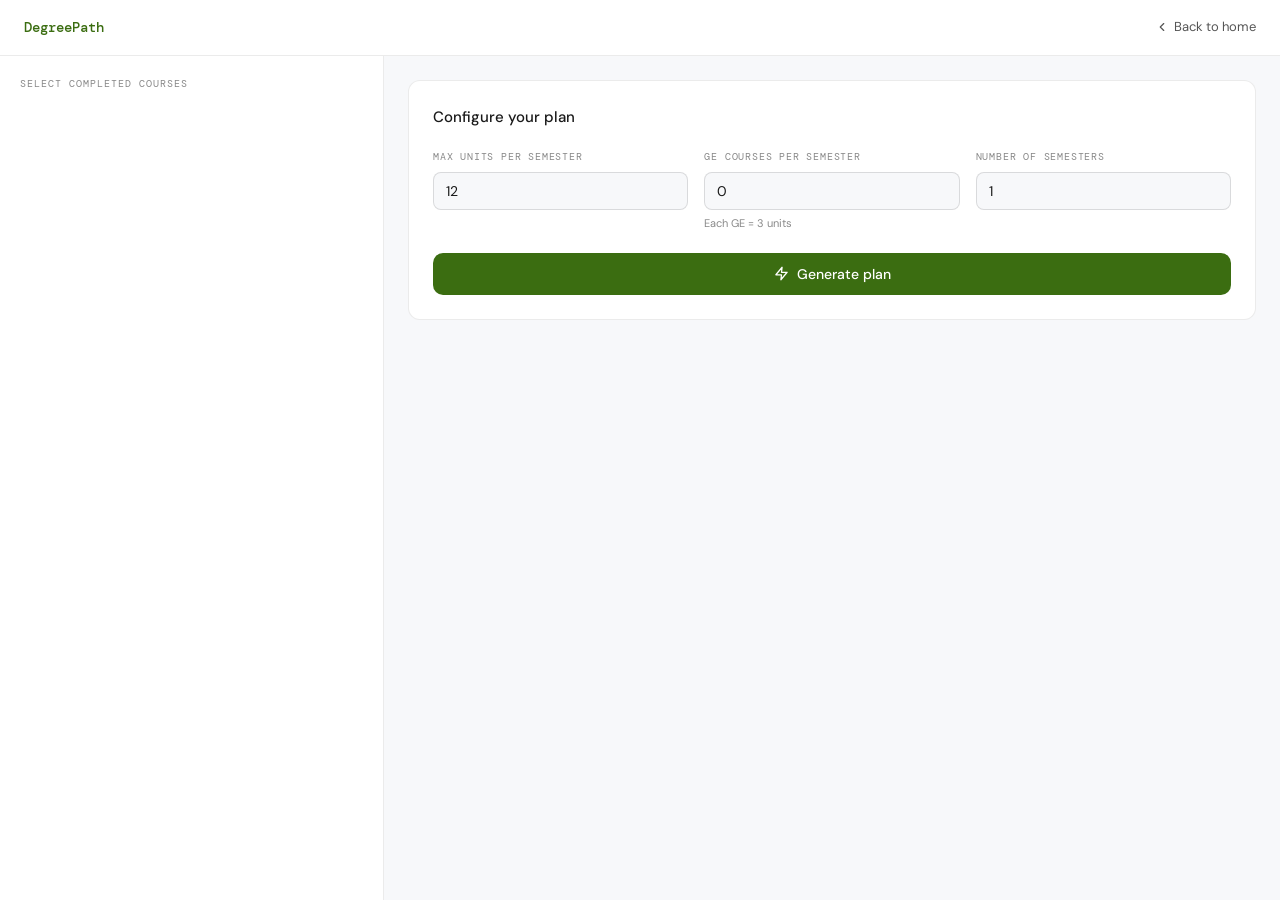
==== commit 249d6f7f: "Added favicon image" ====
--- a/backend/src/main/resources/static/planner.html
+++ b/backend/src/main/resources/static/planner.html
@@ -6,6 +6,12 @@
     <title>DegreePath — Semester Planner</title>
     <link rel="preconnect" href="https://fonts.googleapis.com">
     <link rel="preconnect" href="https://fonts.gstatic.com" crossorigin>
+	<link rel= "icon" type ="image/x-icon" href="/favicon.ico">
+	<link rel= "icon" type ="image/x-icon" href="/favicon-16x16png">
+	<link rel= "icon" type ="image/x-icon" href="/favicon-32x32.png">
+	<link rel= "icon" type ="image/x-icon" href="/apple-touch-icon.png">
+	<link rel= "icon" type ="image/x-icon" href="/android-chrome-512x512.png">
+	<link rel= "icon" type ="image/x-icon" href="/android-192x192.png">
     <link href="https://fonts.googleapis.com/css2?family=DM+Sans:ital,opsz,wght@0,9..40,400;0,9..40,500;0,9..40,600;1,9..40,400&family=DM+Mono:wght@400;500&display=swap" rel="stylesheet">
     <style>
         *, *::before, *::after { margin: 0; padding: 0; box-sizing: border-box; }
@@ -23,7 +29,7 @@
         .logo { font-family: 'DM Mono', monospace; font-size: 14px; font-weight: 500; color: var(--g600); }
         .nav-back { font-size: 13px; color: var(--text2); text-decoration: none; display: flex; align-items: center; gap: 5px; transition: color 0.15s; }
         .nav-back:hover { color: var(--g600); }
-        .planner-layout { display: grid; grid-template-columns: 260px 1fr; flex: 1; min-height: 0; overflow: hidden; }
+        .planner-layout { display: grid; grid-template-columns: 30% 70%; flex: 1; min-height: 0; overflow: hidden; }
         .sidebar { background: var(--bg); border-right: 1px solid var(--border); overflow-y: auto; padding: 20px 16px; }
         .sidebar-title { font-family: 'DM Mono', monospace; font-size: 10px; color: var(--text3); letter-spacing: 0.1em; text-transform: uppercase; margin-bottom: 16px; padding: 0 4px; }
         .course-category { font-family: 'DM Mono', monospace; font-size: 10px; color: var(--g400); letter-spacing: 0.08em; text-transform: uppercase; margin: 20px 0 8px; padding: 0 4px 6px; border-bottom: 1px solid var(--g100); }
@@ -36,8 +42,8 @@
         .course-checkbox svg { width: 10px; height: 10px; stroke: white; fill: none; stroke-width: 2.5; stroke-linecap: round; stroke-linejoin: round; display: none; }
         .course-row.checked .course-checkbox svg { display: block; }
         .course-info { flex: 1; min-width: 0; }
-        .course-code { font-family: 'DM Mono', monospace; font-size: 11px; color: var(--g600); font-weight: 500; line-height: 1.3; }
-        .course-name { font-size: 12px; color: var(--text2); line-height: 1.4; margin-top: 1px; }
+        .course-code { font-family: 'DM Mono', monospace; font-size: 13px; color: var(--g600); font-weight: 500; line-height: 1.3; }
+        .course-name { font-size: 14px; color: var(--text2); line-height: 1.4; margin-top: 1px; }
         .course-units { font-size: 11px; color: var(--text3); font-family: 'DM Mono', monospace; flex-shrink: 0; margin-top: 2px; }
         .main-content { overflow-y: auto; padding: 24px; display: flex; flex-direction: column; gap: 20px; }
         .controls-card { background: var(--bg); border: 1px solid var(--border); border-radius: 12px; padding: 24px; }
@@ -67,8 +73,8 @@
         .course-card:last-child { margin-bottom: 0; }
         .course-card:hover { border-color: var(--g100); }
         .cc-left { display: flex; align-items: center; gap: 12px; }
-        .cc-code { font-family: 'DM Mono', monospace; font-size: 12px; color: var(--g600); min-width: 52px; font-weight: 500; }
-        .cc-name { font-size: 13px; color: var(--text); }
+        .cc-code { font-family: 'DM Mono', monospace; font-size: 13px; color: var(--g600); min-width: 52px; font-weight: 500; }
+        .cc-name { font-size: 14px; color: var(--text); }
         .cc-right { display: flex; align-items: center; gap: 8px; }
         .cc-units { font-family: 'DM Mono', monospace; font-size: 11px; color: var(--text3); }
         .workload-badge { font-size: 11px; padding: 3px 9px; border-radius: 20px; font-weight: 500; }
@@ -84,6 +90,7 @@
         .sidebar::-webkit-scrollbar, .main-content::-webkit-scrollbar { width: 4px; }
         .sidebar::-webkit-scrollbar-track, .main-content::-webkit-scrollbar-track { background: transparent; }
         .sidebar::-webkit-scrollbar-thumb, .main-content::-webkit-scrollbar-thumb { background: var(--border2); border-radius: 4px; }
+		
         @media (max-width: 768px) {
             .planner-layout { grid-template-columns: 1fr; grid-template-rows: auto 1fr; overflow: visible; }
             body { height: auto; }
@@ -287,7 +294,7 @@
             `).join('');
 
             let warningHTML = '';
-            if (heavyCount >= 3) {
+            if (heavyCount >= 4) {
                 warningHTML = `
                     <div class="workload-warning">
                         <svg viewBox="0 0 24 24"><path d="M10.29 3.86L1.82 18a2 2 0 001.71 3h16.94a2 2 0 001.71-3L13.71 3.86a2 2 0 00-3.42 0z"/><line x1="12" y1="9" x2="12" y2="13"/><line x1="12" y1="17" x2="12.01" y2="17"/></svg>
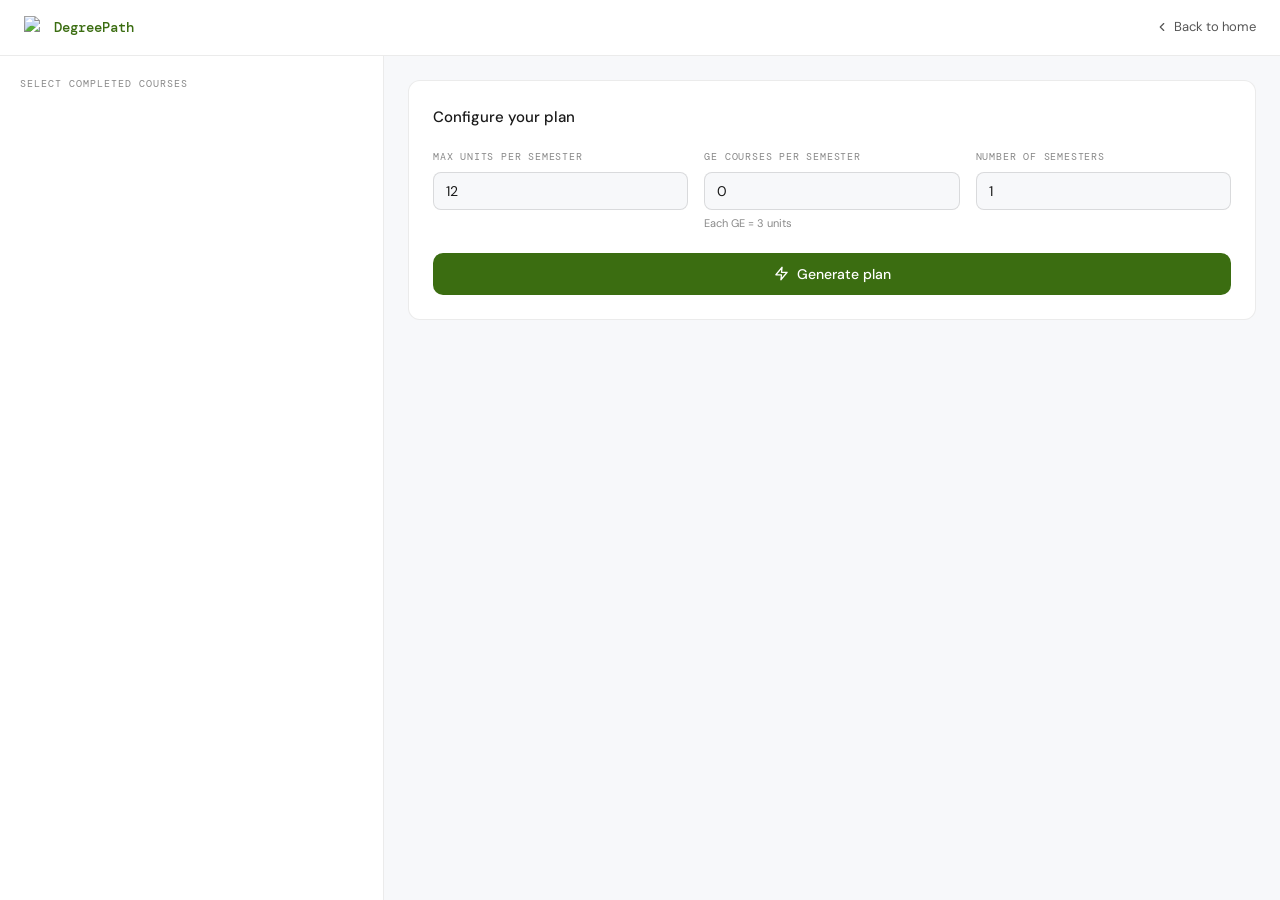
==== commit e5238675: "added logo to html index and planner next to DegreePath" ====
--- a/backend/src/main/resources/static/planner.html
+++ b/backend/src/main/resources/static/planner.html
@@ -26,7 +26,7 @@
         }
         body { font-family: 'DM Sans', sans-serif; background: var(--bg2); color: var(--text); line-height: 1.6; height: 100vh; display: flex; flex-direction: column; }
         nav { background: var(--bg); border-bottom: 1px solid var(--border); padding: 0 24px; height: 56px; display: flex; align-items: center; justify-content: space-between; flex-shrink: 0; }
-        .logo { font-family: 'DM Mono', monospace; font-size: 14px; font-weight: 500; color: var(--g600); }
+        .logo { font-family: 'DM Mono', monospace; font-size: 14px; font-weight: 500; color: var(--g600); display: flex; align-items: center; gap: 8px}
         .nav-back { font-size: 13px; color: var(--text2); text-decoration: none; display: flex; align-items: center; gap: 5px; transition: color 0.15s; }
         .nav-back:hover { color: var(--g600); }
         .planner-layout { display: grid; grid-template-columns: 30% 70%; flex: 1; min-height: 0; overflow: hidden; }
@@ -69,6 +69,7 @@
         .semester-title { font-size: 14px; font-weight: 500; color: var(--g900); }
         .semester-units-pill { font-family: 'DM Mono', monospace; font-size: 12px; color: var(--g600); background: white; padding: 3px 10px; border-radius: 20px; border: 1px solid var(--g100); }
         .semester-courses { padding: 12px 16px; }
+		.site-favicon{width: 22px; height: 22px; object-fit: contain; display: block; flex-shrink: 0;}
         .course-card { display: flex; align-items: center; justify-content: space-between; padding: 12px 14px; border-radius: 8px; margin-bottom: 6px; border: 1px solid var(--border); background: var(--bg2); transition: border-color 0.15s; }
         .course-card:last-child { margin-bottom: 0; }
         .course-card:hover { border-color: var(--g100); }
@@ -103,7 +104,10 @@
 <body>
 
 <nav>
-    <span class="logo">DegreePath</span>
+	<span class="logo">
+		<img src="/favicon-32x32.png" alt="DegreePath logo" class ="site-favicon">
+		<span>DegreePath</span>
+	</span>
     <a href="/" class="nav-back">
         <svg width="14" height="14" viewBox="0 0 24 24" fill="none" stroke="currentColor" stroke-width="2" stroke-linecap="round" stroke-linejoin="round"><polyline points="15 18 9 12 15 6"/></svg>
         Back to home
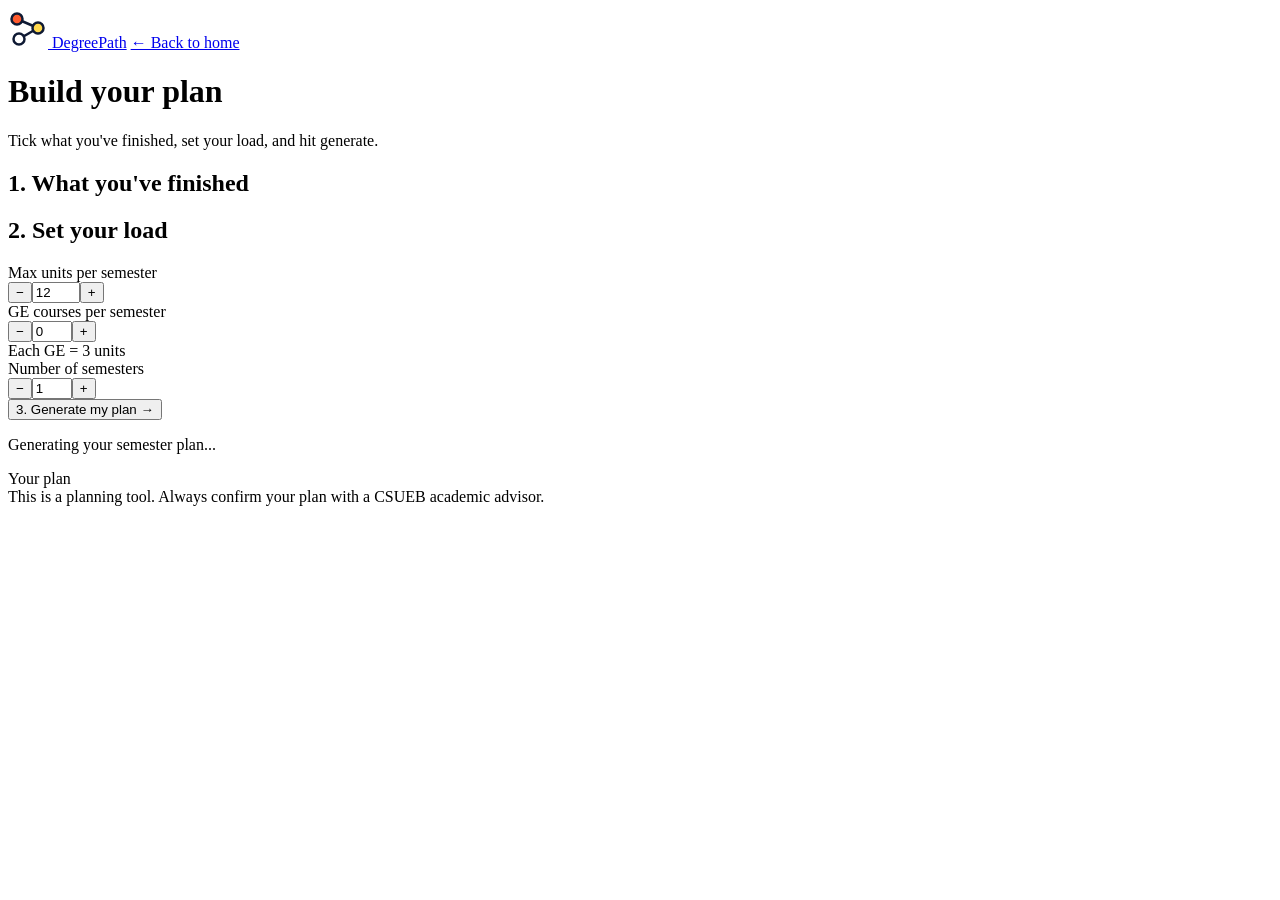
==== commit a0577b7f: "Frontend fix" ====
--- a/backend/src/main/resources/static/planner.html
+++ b/backend/src/main/resources/static/planner.html
@@ -1,160 +1,65 @@
 <!DOCTYPE html>
 <html lang="en">
 <head>
-    <meta charset="UTF-8">
-    <meta name="viewport" content="width=device-width, initial-scale=1.0">
-    <title>DegreePath — Semester Planner</title>
-    <link rel="preconnect" href="https://fonts.googleapis.com">
-    <link rel="preconnect" href="https://fonts.gstatic.com" crossorigin>
-	<link rel= "icon" type ="image/x-icon" href="/favicon.ico">
-	<link rel= "icon" type ="image/x-icon" href="/favicon-16x16png">
-	<link rel= "icon" type ="image/x-icon" href="/favicon-32x32.png">
-	<link rel= "icon" type ="image/x-icon" href="/apple-touch-icon.png">
-	<link rel= "icon" type ="image/x-icon" href="/android-chrome-512x512.png">
-	<link rel= "icon" type ="image/x-icon" href="/android-192x192.png">
-    <link href="https://fonts.googleapis.com/css2?family=DM+Sans:ital,opsz,wght@0,9..40,400;0,9..40,500;0,9..40,600;1,9..40,400&family=DM+Mono:wght@400;500&display=swap" rel="stylesheet">
-    <style>
-        *, *::before, *::after { margin: 0; padding: 0; box-sizing: border-box; }
-        :root {
-            --g50: #EAF3DE; --g100: #C0DD97; --g400: #639922;
-            --g600: #3B6D11; --g800: #27500A; --g900: #173404;
-            --text: #1a1a1a; --text2: #555; --text3: #888;
-            --bg: #ffffff; --bg2: #f7f8fa;
-            --border: rgba(0,0,0,0.08); --border2: rgba(0,0,0,0.12);
-            --red-bg: #FCEBEB; --red-text: #A32D2D;
-            --amber-bg: #FAEEDA; --amber-text: #854F0B;
-        }
-        body { font-family: 'DM Sans', sans-serif; background: var(--bg2); color: var(--text); line-height: 1.6; height: 100vh; display: flex; flex-direction: column; }
-        nav { background: var(--bg); border-bottom: 1px solid var(--border); padding: 0 24px; height: 56px; display: flex; align-items: center; justify-content: space-between; flex-shrink: 0; }
-        .logo { font-family: 'DM Mono', monospace; font-size: 14px; font-weight: 500; color: var(--g600); display: flex; align-items: center; gap: 8px}
-        .nav-back { font-size: 13px; color: var(--text2); text-decoration: none; display: flex; align-items: center; gap: 5px; transition: color 0.15s; }
-        .nav-back:hover { color: var(--g600); }
-        .planner-layout { display: grid; grid-template-columns: 30% 70%; flex: 1; min-height: 0; overflow: hidden; }
-        .sidebar { background: var(--bg); border-right: 1px solid var(--border); overflow-y: auto; padding: 20px 16px; }
-        .sidebar-title { font-family: 'DM Mono', monospace; font-size: 10px; color: var(--text3); letter-spacing: 0.1em; text-transform: uppercase; margin-bottom: 16px; padding: 0 4px; }
-        .course-category { font-family: 'DM Mono', monospace; font-size: 10px; color: var(--g400); letter-spacing: 0.08em; text-transform: uppercase; margin: 20px 0 8px; padding: 0 4px 6px; border-bottom: 1px solid var(--g100); }
-        .course-category:first-of-type { margin-top: 0; }
-        .course-row { display: flex; align-items: flex-start; gap: 10px; padding: 8px; border-radius: 8px; cursor: pointer; transition: background 0.12s; margin-bottom: 1px; user-select: none; }
-        .course-row:hover { background: var(--bg2); }
-        .course-row.checked { background: var(--g50); }
-        .course-checkbox { width: 16px; height: 16px; border: 1.5px solid var(--border2); border-radius: 4px; flex-shrink: 0; margin-top: 2px; display: flex; align-items: center; justify-content: center; transition: background 0.12s, border-color 0.12s; }
-        .course-row.checked .course-checkbox { background: var(--g600); border-color: var(--g600); }
-        .course-checkbox svg { width: 10px; height: 10px; stroke: white; fill: none; stroke-width: 2.5; stroke-linecap: round; stroke-linejoin: round; display: none; }
-        .course-row.checked .course-checkbox svg { display: block; }
-        .course-info { flex: 1; min-width: 0; }
-        .course-code { font-family: 'DM Mono', monospace; font-size: 13px; color: var(--g600); font-weight: 500; line-height: 1.3; }
-        .course-name { font-size: 14px; color: var(--text2); line-height: 1.4; margin-top: 1px; }
-        .course-units { font-size: 11px; color: var(--text3); font-family: 'DM Mono', monospace; flex-shrink: 0; margin-top: 2px; }
-        .main-content { overflow-y: auto; padding: 24px; display: flex; flex-direction: column; gap: 20px; }
-        .controls-card { background: var(--bg); border: 1px solid var(--border); border-radius: 12px; padding: 24px; }
-        .controls-card h2 { font-size: 15px; font-weight: 500; margin-bottom: 20px; color: var(--text); }
-        .controls-grid { display: grid; grid-template-columns: repeat(3, 1fr); gap: 16px; margin-bottom: 20px; }
-        .control-group label { display: block; font-family: 'DM Mono', monospace; font-size: 10px; color: var(--text3); letter-spacing: 0.08em; text-transform: uppercase; margin-bottom: 7px; }
-        .control-group input { width: 100%; background: var(--bg2); border: 1px solid var(--border2); color: var(--text); font-family: 'DM Sans', sans-serif; font-size: 14px; padding: 9px 12px; border-radius: 8px; transition: border-color 0.15s; outline: none; }
-        .control-group input:focus { border-color: var(--g400); }
-        .control-hint { font-size: 11px; color: var(--text3); margin-top: 5px; }
-        .btn-generate { width: 100%; background: var(--g600); color: white; border: none; padding: 12px 20px; border-radius: 10px; font-size: 14px; font-weight: 500; cursor: pointer; font-family: 'DM Sans', sans-serif; display: flex; align-items: center; justify-content: center; gap: 8px; transition: background 0.15s, transform 0.15s; }
-        .btn-generate:hover { background: var(--g800); transform: translateY(-1px); }
-        .btn-generate:active { transform: translateY(0); }
-        .loading-state { display: none; background: var(--bg); border: 1px solid var(--border); border-radius: 12px; padding: 48px 24px; text-align: center; }
-        .loading-state.active { display: block; }
-        .spinner { width: 36px; height: 36px; border: 3px solid var(--g50); border-top-color: var(--g600); border-radius: 50%; animation: spin 0.8s linear infinite; margin: 0 auto 16px; }
-        @keyframes spin { to { transform: rotate(360deg); } }
-        .loading-state p { font-size: 14px; color: var(--text2); }
-        .results-section { display: none; }
-        .results-section.active { display: flex; flex-direction: column; gap: 16px; }
-        .results-header { font-family: 'DM Mono', monospace; font-size: 10px; color: var(--text3); letter-spacing: 0.1em; text-transform: uppercase; padding: 0 2px; }
-        .semester-card { background: var(--bg); border: 1px solid var(--border); border-radius: 12px; overflow: hidden; }
-        .semester-header { display: flex; align-items: center; justify-content: space-between; padding: 16px 20px; border-bottom: 1px solid var(--border); background: var(--g50); }
-        .semester-title { font-size: 14px; font-weight: 500; color: var(--g900); }
-        .semester-units-pill { font-family: 'DM Mono', monospace; font-size: 12px; color: var(--g600); background: white; padding: 3px 10px; border-radius: 20px; border: 1px solid var(--g100); }
-        .semester-courses { padding: 12px 16px; }
-		.site-favicon{width: 22px; height: 22px; object-fit: contain; display: block; flex-shrink: 0;}
-        .course-card { display: flex; align-items: center; justify-content: space-between; padding: 12px 14px; border-radius: 8px; margin-bottom: 6px; border: 1px solid var(--border); background: var(--bg2); transition: border-color 0.15s; }
-        .course-card:last-child { margin-bottom: 0; }
-        .course-card:hover { border-color: var(--g100); }
-        .cc-left { display: flex; align-items: center; gap: 12px; }
-        .cc-code { font-family: 'DM Mono', monospace; font-size: 13px; color: var(--g600); min-width: 52px; font-weight: 500; }
-        .cc-name { font-size: 14px; color: var(--text); }
-        .cc-right { display: flex; align-items: center; gap: 8px; }
-        .cc-units { font-family: 'DM Mono', monospace; font-size: 11px; color: var(--text3); }
-        .workload-badge { font-size: 11px; padding: 3px 9px; border-radius: 20px; font-weight: 500; }
-        .workload-heavy { background: var(--red-bg); color: var(--red-text); }
-        .workload-medium { background: var(--amber-bg); color: var(--amber-text); }
-        .workload-light { background: var(--g50); color: var(--g600); }
-        .workload-warning { margin: 10px 16px 12px; background: var(--amber-bg); border: 1px solid #FAC775; color: var(--amber-text); font-size: 12px; padding: 10px 14px; border-radius: 8px; display: flex; align-items: center; gap: 8px; }
-        .workload-warning svg { width: 14px; height: 14px; stroke: currentColor; fill: none; stroke-width: 2; flex-shrink: 0; }
-        .empty-state { background: var(--bg); border: 1px solid var(--border); border-radius: 12px; padding: 48px 24px; text-align: center; }
-        .empty-state h3 { font-size: 16px; font-weight: 500; margin-bottom: 8px; color: var(--text); }
-        .empty-state p { font-size: 14px; color: var(--text2); }
-        .disclaimer { font-size: 12px; color: var(--text3); text-align: center; padding: 8px; }
-        .sidebar::-webkit-scrollbar, .main-content::-webkit-scrollbar { width: 4px; }
-        .sidebar::-webkit-scrollbar-track, .main-content::-webkit-scrollbar-track { background: transparent; }
-        .sidebar::-webkit-scrollbar-thumb, .main-content::-webkit-scrollbar-thumb { background: var(--border2); border-radius: 4px; }
-		
-        @media (max-width: 768px) {
-            .planner-layout { grid-template-columns: 1fr; grid-template-rows: auto 1fr; overflow: visible; }
-            body { height: auto; }
-            .sidebar { max-height: 300px; border-right: none; border-bottom: 1px solid var(--border); }
-            .main-content { overflow-y: visible; }
-            .controls-grid { grid-template-columns: 1fr; }
-        }
-    </style>
+<title>Planner | DegreePath</title>
+<meta charset="UTF-8">
+<meta name="viewport" content="width=device-width, initial-scale=1.0">
+<link rel="icon" href="/favicon.ico">
+<link rel="icon" type="image/png" sizes="32x32" href="/favicon-32x32.png">
+<link rel="icon" type="image/png" sizes="16x16" href="/favicon-16x16.png">
+<link rel="apple-touch-icon" href="/apple-touch-icon.png">
+<link rel="preconnect" href="https://fonts.googleapis.com">
+<link href="https://fonts.googleapis.com/css2?family=Bricolage+Grotesque:opsz,wght@12..96,500;12..96,800&family=Figtree:wght@400;500;700&family=IBM+Plex+Mono:wght@500;600&display=swap" rel="stylesheet">
+<link rel="stylesheet" href="/style.css">
 </head>
 <body>
-
+<div class="wrap">
 <nav>
-	<span class="logo">
-		<img src="/favicon-32x32.png" alt="DegreePath logo" class ="site-favicon">
-		<span>DegreePath</span>
-	</span>
-    <a href="/" class="nav-back">
-        <svg width="14" height="14" viewBox="0 0 24 24" fill="none" stroke="currentColor" stroke-width="2" stroke-linecap="round" stroke-linejoin="round"><polyline points="15 18 9 12 15 6"/></svg>
-        Back to home
-    </a>
+<a class="logo" href="/"><svg width="40" height="40" viewBox="0 0 40 40" fill="none" aria-hidden="true"><path d="M9 11 L30 20 L11 31" stroke="#0F1A34" stroke-width="2.5" stroke-linejoin="round"/><circle cx="9" cy="11" r="5.5" fill="#FF5B2E" stroke="#0F1A34" stroke-width="2.5"/><circle cx="30" cy="20" r="5.5" fill="#FFD84D" stroke="#0F1A34" stroke-width="2.5"/><circle cx="11" cy="31" r="5.5" fill="#fff" stroke="#0F1A34" stroke-width="2.5"/></svg> DegreePath</a>
+<a class="navlink" href="/">&larr; Back to home</a>
 </nav>
 
-<div class="planner-layout">
-    <aside class="sidebar">
-        <div class="sidebar-title">Select completed courses</div>
-        <div id="courseCheckboxes"></div>
-    </aside>
-
-    <main class="main-content">
-        <div class="controls-card">
-            <h2>Configure your plan</h2>
-            <div class="controls-grid">
-                <div class="control-group">
-                    <label for="maxUnits">Max units per semester</label>
-                    <input type="number" id="maxUnits" value="12" min="3" max="18">
-                </div>
-                <div class="control-group">
-                    <label for="numGEs">GE courses per semester</label>
-                    <input type="number" id="numGEs" value="0" min="0" max="4">
-                    <div class="control-hint">Each GE = 3 units</div>
-                </div>
-                <div class="control-group">
-                    <label for="numberOfSemesters">Number of semesters</label>
-                    <input type="number" id="numberOfSemesters" value="1" min="1" max="8">
-                </div>
-            </div>
-            <button onclick="generatePlan()" class="btn-generate">
-                <svg width="15" height="15" viewBox="0 0 24 24" fill="none" stroke="currentColor" stroke-width="2" stroke-linecap="round" stroke-linejoin="round"><polygon points="13 2 3 14 12 14 11 22 21 10 12 10 13 2"/></svg>
-                Generate plan
-            </button>
-        </div>
-
-        <div id="loadingState" class="loading-state">
-            <div class="spinner"></div>
-            <p>Generating your semester plan...</p>
-        </div>
-
-        <div id="resultsSection" class="results-section">
-            <div class="results-header">Generated plan</div>
-            <div id="courseResults"></div>
-            <div class="disclaimer">This is a planning tool — always confirm your plan with a CSUEB academic advisor.</div>
-        </div>
-    </main>
+<div class="page-title">
+<h1>Build your plan</h1>
+<p>Tick what you've finished, set your load, and hit generate.</p>
+</div>
+
+<div class="layout">
+<aside class="card sidebar">
+<h2>1. What you've finished</h2>
+<div id="courseCheckboxes"></div>
+</aside>
+
+<main class="main-content">
+<div class="card controls-card">
+<h2>2. Set your load</h2>
+<div class="controls-grid">
+<div class="control-group">
+<label for="maxUnits">Max units per semester</label>
+<div class="stepper"><button type="button" aria-label="Fewer units" onclick="bump('maxUnits',-1)">&minus;</button><input type="number" id="maxUnits" value="12" min="3" max="18"><button type="button" aria-label="More units" onclick="bump('maxUnits',1)">+</button></div>
+</div>
+<div class="control-group">
+<label for="numGEs">GE courses per semester</label>
+<div class="stepper"><button type="button" aria-label="Fewer GEs" onclick="bump('numGEs',-1)">&minus;</button><input type="number" id="numGEs" value="0" min="0" max="4"><button type="button" aria-label="More GEs" onclick="bump('numGEs',1)">+</button></div>
+<div class="control-hint">Each GE = 3 units</div>
+</div>
+<div class="control-group">
+<label for="numberOfSemesters">Number of semesters</label>
+<div class="stepper"><button type="button" aria-label="Fewer semesters" onclick="bump('numberOfSemesters',-1)">&minus;</button><input type="number" id="numberOfSemesters" value="1" min="1" max="8"><button type="button" aria-label="More semesters" onclick="bump('numberOfSemesters',1)">+</button></div>
+</div>
+</div>
+<button class="btn btn-generate" onclick="generatePlan()">3. Generate my plan &rarr;</button>
+</div>
+
+<div id="loadingState" class="loading-state"><div class="spinner"></div><p>Generating your semester plan...</p></div>
+
+<div id="resultsSection" class="results-section">
+<div class="results-header">Your plan</div>
+<div id="courseResults"></div>
+<div class="disclaimer">This is a planning tool. Always confirm your plan with a CSUEB academic advisor.</div>
+</div>
+</main>
+</div>
 </div>
 
 <script>
@@ -324,7 +229,13 @@
     }
 
     window.onload = loadCourses;
+
+    //+/- buttons next to the number inputs, stays inside each input's min and max
+    function bump(id, change) {
+        const input = document.getElementById(id);
+        const next = parseInt(input.value || 0) + change;
+        input.value = Math.min(parseInt(input.max), Math.max(parseInt(input.min), next));
+    }
 </script>
-
 </body>
 </html>
